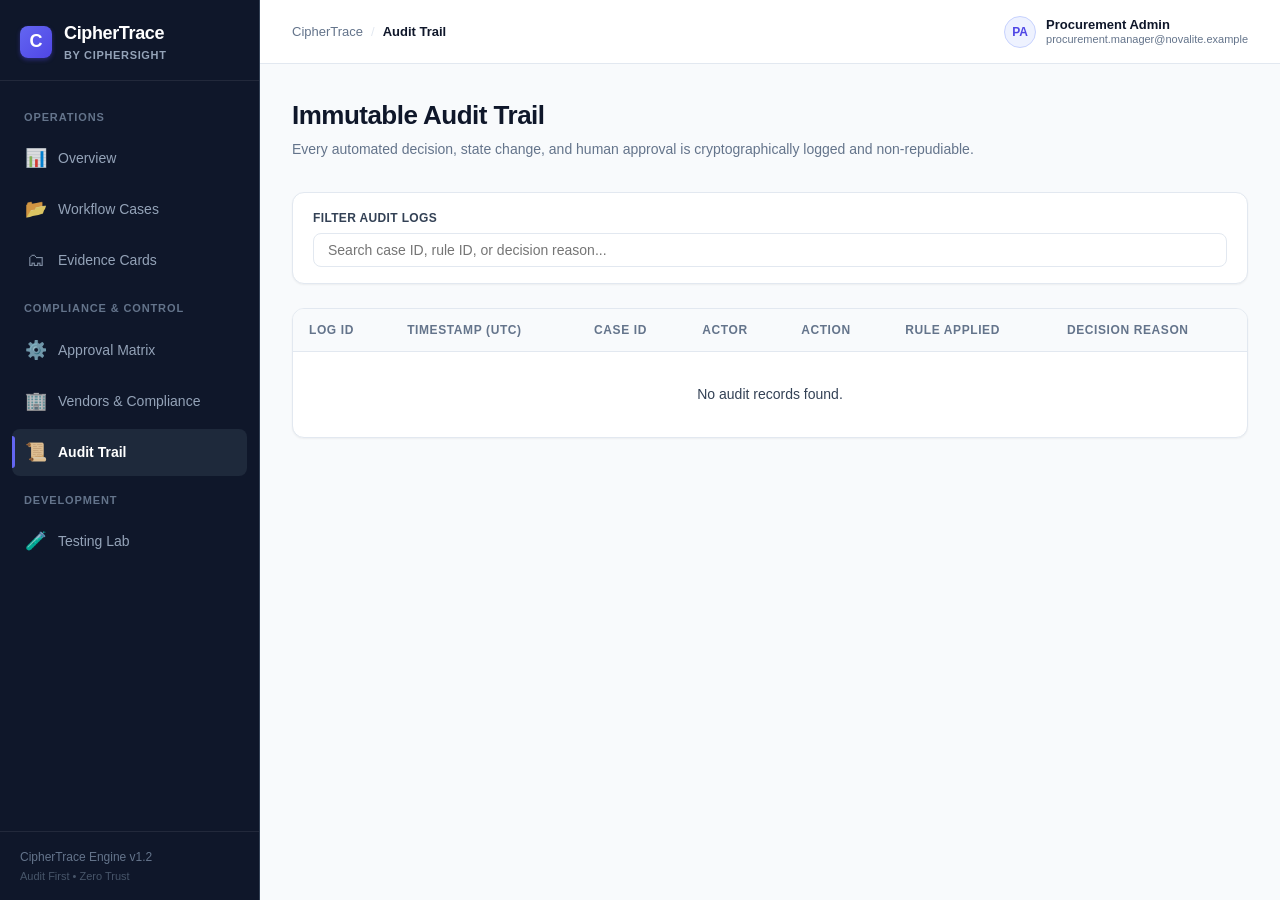
==== audit.html @ 4a42e0ad "Initial commit: CipherTrace by Team CipherSight - AI Procurement Assistant" ====
﻿<!DOCTYPE html>
<html lang="en">
<head>
  <meta charset="UTF-8">
  <meta name="viewport" content="width=device-width, initial-scale=1.0">
  <title>CipherTrace - Audit Trail</title>
  <link rel="stylesheet" href="css/style.css">
</head>
<body>
  <div class="app-container">
    <aside class="app-sidebar" id="app-sidebar">
      <div class="sidebar-header">
        <div class="brand-wrapper">
          <div class="brand-logo-icon">C</div>
          <div class="brand-info">
            <span class="brand-title">CipherTrace</span>
            <span class="brand-subtitle">by CipherSight</span>
          </div>
        </div>
      </div>

      <nav class="sidebar-nav">
        <span class="nav-section-label">Operations</span>
        <a href="index.html">
          <span class="nav-icon">📊</span>
          <span>Overview</span>
        </a>
        <a href="cases.html">
          <span class="nav-icon">📂</span>
          <span>Workflow Cases</span>
        </a>
        <a href="evidence.html">
          <span class="nav-icon">🗂</span>
          <span>Evidence Cards</span>
        </a>

        <span class="nav-section-label">Compliance & Control</span>
        <a href="settings.html">
          <span class="nav-icon">⚙️</span>
          <span>Approval Matrix</span>
        </a>
        <a href="vendors.html">
          <span class="nav-icon">🏢</span>
          <span>Vendors & Compliance</span>
        </a>
        <a href="audit.html" class="active">
          <span class="nav-icon">📜</span>
          <span>Audit Trail</span>
        </a>

        <span class="nav-section-label">Development</span>
        <a href="test.html">
          <span class="nav-icon">🧪</span>
          <span>Testing Lab</span>
        </a>
      </nav>

      <div class="sidebar-footer">
        <div>CipherTrace Engine v1.2</div>
        <div style="font-size: 0.6875rem; color: #475569; margin-top: 2px;">Audit First • Zero Trust</div>
      </div>
    </aside>

    <div class="app-main-wrapper">
      <header class="app-topbar">
        <div class="topbar-left">
          <button class="mobile-menu-toggle" id="menu-toggle" aria-label="Toggle Navigation">☰</button>
          <div class="topbar-breadcrumbs">
            <a href="index.html">CipherTrace</a>
            <span class="separator">/</span>
            <span class="current">Audit Trail</span>
          </div>
        </div>

        <div class="topbar-right">
          <div class="user-profile-badge">
            <div class="user-avatar">PA</div>
            <div class="user-details">
              <span class="user-name">Procurement Admin</span>
              <span class="user-role">procurement.manager@novalite.example</span>
            </div>
          </div>
        </div>
      </header>

      <main class="page-content">
        <div class="page-header">
          <h1 class="page-title">Immutable Audit Trail</h1>
          <p class="page-subtitle">Every automated decision, state change, and human approval is cryptographically logged and non-repudiable.</p>
        </div>

        <div class="filters-bar">
          <div class="form-group search-group">
            <label for="audit-search">Filter Audit Logs</label>
            <input type="text" id="audit-search" class="form-control" placeholder="Search case ID, rule ID, or decision reason...">
          </div>
        </div>

        <div class="table-container">
          <table>
            <thead>
              <tr>
                <th>Log ID</th>
                <th>Timestamp (UTC)</th>
                <th>Case ID</th>
                <th>Actor</th>
                <th>Action</th>
                <th>Rule Applied</th>
                <th>Decision Reason</th>
              </tr>
            </thead>
            <tbody id="audit-tbody">
              <tr>
                <td colspan="7" style="text-align: center; color: var(--text-muted); padding: 2rem;">Loading audit records...</td>
              </tr>
            </tbody>
          </table>
        </div>
      </main>
    </div>
  </div>

  <div id="toast-container" class="toast-container"></div>

  <script src="js/app.js"></script>
  <script>
    let searchTimeout = null;

    document.addEventListener('DOMContentLoaded', () => {
      const menuToggle = document.getElementById('menu-toggle');
      const sidebar = document.getElementById('app-sidebar');
      if (menuToggle && sidebar) {
        menuToggle.addEventListener('click', () => sidebar.classList.toggle('open'));
      }

      loadAudit();

      document.getElementById('audit-search').addEventListener('input', (e) => {
        clearTimeout(searchTimeout);
        searchTimeout = setTimeout(() => {
          loadAudit(e.target.value);
        }, 300);
      });
    });

    async function loadAudit(query = '') {
      try {
        const url = `api/audit.php?search=${encodeURIComponent(query)}`;
        const data = await apiFetch(url);
        const tbody = document.getElementById('audit-tbody');
        tbody.innerHTML = '';

        if (!data.rows || data.rows.length === 0) {
          tbody.innerHTML = '<tr><td colspan="7" style="text-align:center; padding:2rem;">No audit records found.</td></tr>';
          return;
        }

        data.rows.forEach(r => {
          const tr = document.createElement('tr');

          const tdId = document.createElement('td');
          tdId.style.fontFamily = 'monospace';
          tdId.textContent = `#${r.log_id}`;

          const tdTime = document.createElement('td');
          tdTime.style.fontSize = '0.75rem';
          tdTime.textContent = formatDateTime(r.created_at);

          const tdCase = document.createElement('td');
          tdCase.className = 'case-id-cell';
          const link = document.createElement('a');
          link.href = `evidence.html?id=${encodeURIComponent(r.case_id)}`;
          link.style.color = 'inherit';
          link.style.textDecoration = 'none';
          link.textContent = r.case_id;
          tdCase.appendChild(link);

          const tdActor = document.createElement('td');
          const isHuman = r.actor.includes('@');
          tdActor.innerHTML = isHuman 
            ? `<span class="badge badge-info">${r.actor}</span>` 
            : `<span class="badge badge-neutral">${r.actor}</span>`;

          const tdAction = document.createElement('td');
          tdAction.style.fontWeight = '700';
          tdAction.textContent = r.action;

          const tdRule = document.createElement('td');
          tdRule.innerHTML = `<span class="rule-tag">${r.rule_id}</span>`;

          const tdReason = document.createElement('td');
          tdReason.style.fontSize = '0.8125rem';
          tdReason.textContent = r.decision_reason;

          tr.appendChild(tdId);
          tr.appendChild(tdTime);
          tr.appendChild(tdCase);
          tr.appendChild(tdActor);
          tr.appendChild(tdAction);
          tr.appendChild(tdRule);
          tr.appendChild(tdReason);
          tbody.appendChild(tr);
        });
      } catch (err) {
        showToast('Failed to load audit trail', 'error');
      }
    }
  </script>
</body>
</html>
---- css/style.css ----
/* ==========================================================================
   Novalite Enterprise Design System — Linear + Stripe Dashboard Spec
   ========================================================================== */

:root {
  /* Colors */
  --sidebar-bg: #0f172a;       /* Slate 900 */
  --sidebar-hover: #1e293b;    /* Slate 800 */
  --sidebar-border: #334155;   /* Slate 700 */
  --sidebar-text: #94a3b8;     /* Slate 400 */
  --sidebar-text-active: #ffffff;
  --sidebar-active-indicator: #6366f1; /* Indigo 500 */

  --primary: #4f46e5;          /* Indigo 600 */
  --primary-hover: #4338ca;    /* Indigo 700 */
  --primary-light: #eef2ff;    /* Indigo 50 */
  --primary-text: #ffffff;

  --bg-page: #f8fafc;          /* Slate 50 */
  --bg-surface: #ffffff;
  --border: #e2e8f0;           /* Slate 200 */
  --border-light: #f1f5f9;     /* Slate 100 */

  --text-main: #0f172a;        /* Slate 900 */
  --text-body: #334155;        /* Slate 700 */
  --text-muted: #64748b;       /* Slate 500 */
  --text-light: #94a3b8;       /* Slate 400 */

  /* Status Tokens */
  --success-bg: #ecfdf5;       /* Emerald 50 */
  --success-border: #a7f3d0;   /* Emerald 200 */
  --success-text: #065f46;     /* Emerald 800 */
  --success-dot: #10b981;      /* Emerald 500 */

  --warning-bg: #fffbeb;       /* Amber 50 */
  --warning-border: #fde68a;   /* Amber 200 */
  --warning-text: #92400e;     /* Amber 800 */
  --warning-dot: #f59e0b;      /* Amber 500 */

  --info-bg: #eff6ff;          /* Blue 50 */
  --info-border: #bfdbfe;      /* Blue 200 */
  --info-text: #1e40af;        /* Blue 800 */
  --info-dot: #3b82f6;         /* Blue 500 */

  --danger-bg: #fef2f2;        /* Rose 50 */
  --danger-border: #fecaca;    /* Rose 200 */
  --danger-text: #991b1b;      /* Rose 800 */
  --danger-dot: #ef4444;       /* Rose 500 */

  --neutral-bg: #f1f5f9;       /* Slate 100 */
  --neutral-border: #cbd5e1;   /* Slate 300 */
  --neutral-text: #475569;     /* Slate 600 */

  /* Elevation */
  --shadow-xs: 0 1px 2px rgba(0, 0, 0, 0.05);
  --shadow-sm: 0 1px 3px rgba(0, 0, 0, 0.08), 0 1px 2px rgba(0, 0, 0, 0.04);
  --shadow-md: 0 4px 6px -1px rgba(0, 0, 0, 0.08), 0 2px 4px -1px rgba(0, 0, 0, 0.04);
  --shadow-lg: 0 10px 15px -3px rgba(0, 0, 0, 0.08), 0 4px 6px -2px rgba(0, 0, 0, 0.04);

  --radius-sm: 6px;
  --radius-md: 8px;
  --radius-lg: 12px;
  --radius-full: 9999px;

  --sidebar-width: 260px;
  --topbar-height: 64px;
}

* {
  box-sizing: border-box;
  margin: 0;
  padding: 0;
}

body {
  font-family: -apple-system, BlinkMacSystemFont, "Inter", "Segoe UI", Roboto, sans-serif;
  background-color: var(--bg-page);
  color: var(--text-main);
  line-height: 1.5;
  -webkit-font-smoothing: antialiased;
  min-height: 100vh;
  display: flex;
}

/* ==========================================================================
   Application Shell Layout
   ========================================================================== */

.app-container {
  display: flex;
  width: 100%;
  min-height: 100vh;
}

/* Sidebar */
aside.app-sidebar {
  width: var(--sidebar-width);
  background-color: var(--sidebar-bg);
  color: var(--sidebar-text);
  flex-shrink: 0;
  display: flex;
  flex-direction: column;
  border-right: 1px solid var(--sidebar-border);
  position: fixed;
  top: 0;
  bottom: 0;
  left: 0;
  z-index: 50;
  transition: transform 0.2s ease;
}

.sidebar-header {
  padding: 1.25rem 1.25rem 1rem 1.25rem;
  border-bottom: 1px solid rgba(255, 255, 255, 0.08);
}

.brand-wrapper {
  display: flex;
  align-items: center;
  gap: 0.75rem;
}

.brand-logo-icon {
  width: 32px;
  height: 32px;
  background: linear-gradient(135deg, #6366f1, #4f46e5);
  border-radius: var(--radius-md);
  display: flex;
  align-items: center;
  justify-content: center;
  color: #fff;
  font-weight: 800;
  font-size: 1.125rem;
  box-shadow: 0 2px 4px rgba(79, 70, 229, 0.4);
}

.brand-info {
  display: flex;
  flex-direction: column;
}

.brand-title {
  font-size: 1.125rem;
  font-weight: 700;
  color: #ffffff;
  letter-spacing: -0.02em;
}

.brand-subtitle {
  font-size: 0.6875rem;
  color: var(--sidebar-text);
  text-transform: uppercase;
  letter-spacing: 0.06em;
  font-weight: 600;
}

/* Sidebar Navigation */
.sidebar-nav {
  padding: 1rem 0.75rem;
  flex: 1;
  overflow-y: auto;
  display: flex;
  flex-direction: column;
  gap: 0.25rem;
}

.nav-section-label {
  font-size: 0.6875rem;
  font-weight: 700;
  text-transform: uppercase;
  color: #64748b;
  letter-spacing: 0.08em;
  padding: 0.75rem 0.75rem 0.375rem 0.75rem;
}

.sidebar-nav a {
  display: flex;
  align-items: center;
  gap: 0.75rem;
  padding: 0.625rem 0.875rem;
  border-radius: var(--radius-md);
  color: var(--sidebar-text);
  text-decoration: none;
  font-size: 0.875rem;
  font-weight: 500;
  transition: all 0.15s ease;
  position: relative;
}

.sidebar-nav a .nav-icon {
  font-size: 1.125rem;
  width: 20px;
  display: inline-flex;
  justify-content: center;
  opacity: 0.85;
}

.sidebar-nav a:hover {
  background-color: var(--sidebar-hover);
  color: #ffffff;
}

.sidebar-nav a.active {
  background-color: #1e293b;
  color: var(--sidebar-text-active);
  font-weight: 600;
}

.sidebar-nav a.active::before {
  content: "";
  position: absolute;
  left: 0;
  top: 15%;
  bottom: 15%;
  width: 3px;
  background-color: var(--sidebar-active-indicator);
  border-radius: 0 4px 4px 0;
}

.sidebar-footer {
  padding: 1rem 1.25rem;
  border-top: 1px solid rgba(255, 255, 255, 0.08);
  font-size: 0.75rem;
  color: #64748b;
}

/* Main Content Area */
.app-main-wrapper {
  margin-left: var(--sidebar-width);
  flex: 1;
  display: flex;
  flex-direction: column;
  min-width: 0;
}

/* Topbar Header */
header.app-topbar {
  height: var(--topbar-height);
  background-color: var(--bg-surface);
  border-bottom: 1px solid var(--border);
  display: flex;
  align-items: center;
  justify-content: space-between;
  padding: 0 2rem;
  position: sticky;
  top: 0;
  z-index: 40;
}

.topbar-left {
  display: flex;
  align-items: center;
  gap: 1rem;
}

.mobile-menu-toggle {
  display: none;
  background: none;
  border: 1px solid var(--border);
  border-radius: var(--radius-sm);
  padding: 0.375rem 0.5rem;
  cursor: pointer;
  font-size: 1.125rem;
}

.topbar-breadcrumbs {
  display: flex;
  align-items: center;
  gap: 0.5rem;
  font-size: 0.8125rem;
  color: var(--text-muted);
}

.topbar-breadcrumbs a {
  color: var(--text-muted);
  text-decoration: none;
}
.topbar-breadcrumbs a:hover {
  color: var(--text-main);
}
.topbar-breadcrumbs .separator {
  color: var(--border);
}
.topbar-breadcrumbs .current {
  color: var(--text-main);
  font-weight: 600;
}

.topbar-right {
  display: flex;
  align-items: center;
  gap: 1.25rem;
}

.user-profile-badge {
  display: flex;
  align-items: center;
  gap: 0.625rem;
  font-size: 0.8125rem;
}

.user-avatar {
  width: 32px;
  height: 32px;
  background-color: var(--primary-light);
  color: var(--primary);
  border-radius: var(--radius-full);
  display: flex;
  align-items: center;
  justify-content: center;
  font-weight: 700;
  font-size: 0.75rem;
  border: 1px solid #c7d2fe;
}

.user-details {
  display: flex;
  flex-direction: column;
  line-height: 1.2;
}
.user-name {
  font-weight: 600;
  color: var(--text-main);
}
.user-role {
  font-size: 0.6875rem;
  color: var(--text-muted);
}

/* Page Container */
main.page-content {
  padding: 2rem;
  max-width: 1400px;
  width: 100%;
  margin: 0 auto;
}

.page-header {
  margin-bottom: 2rem;
}

.page-title {
  font-size: 1.625rem;
  font-weight: 700;
  letter-spacing: -0.02em;
  color: var(--text-main);
  margin-bottom: 0.25rem;
}

.page-subtitle {
  font-size: 0.875rem;
  color: var(--text-muted);
}

/* ==========================================================================
   Dashboard Stat Cards Grid (Screen A)
   ========================================================================== */

.stat-cards-grid {
  display: grid;
  grid-template-columns: repeat(auto-fit, minmax(210px, 1fr));
  gap: 1rem;
  margin-bottom: 2rem;
}

.stat-card {
  background-color: var(--bg-surface);
  border: 1px solid var(--border);
  border-radius: var(--radius-lg);
  padding: 1.25rem;
  box-shadow: var(--shadow-xs);
  display: flex;
  flex-direction: column;
  transition: all 0.15s ease;
  position: relative;
  overflow: hidden;
}

.stat-card:hover {
  box-shadow: var(--shadow-sm);
  border-color: #cbd5e1;
}

.stat-card-header {
  display: flex;
  align-items: center;
  justify-content: space-between;
  margin-bottom: 0.5rem;
}

.stat-card-label {
  font-size: 0.8125rem;
  font-weight: 600;
  color: var(--text-muted);
}

.stat-card-badge {
  width: 24px;
  height: 24px;
  border-radius: var(--radius-md);
  display: flex;
  align-items: center;
  justify-content: center;
  font-size: 0.875rem;
}

.stat-card-value {
  font-size: 1.875rem;
  font-weight: 800;
  color: var(--text-main);
  line-height: 1.1;
  margin-bottom: 0.25rem;
}

.stat-card-subtext {
  font-size: 0.75rem;
  color: var(--text-muted);
}

/* Stat color variants */
.stat-card.variant-total .stat-card-badge { background-color: var(--primary-light); color: var(--primary); }
.stat-card.variant-warning .stat-card-badge { background-color: var(--warning-bg); color: var(--warning-text); }
.stat-card.variant-info .stat-card-badge { background-color: var(--info-bg); color: var(--info-text); }
.stat-card.variant-danger .stat-card-badge { background-color: var(--danger-bg); color: var(--danger-text); }
.stat-card.variant-success .stat-card-badge { background-color: var(--success-bg); color: var(--success-text); }

/* ==========================================================================
   Standard Card Component
   ========================================================================== */

.card {
  background-color: var(--bg-surface);
  border: 1px solid var(--border);
  border-radius: var(--radius-lg);
  padding: 1.5rem;
  box-shadow: var(--shadow-xs);
  margin-bottom: 1.5rem;
}

.card-header {
  display: flex;
  align-items: center;
  justify-content: space-between;
  margin-bottom: 1.25rem;
  padding-bottom: 0.75rem;
  border-bottom: 1px solid var(--border-light);
}

.card-title {
  font-size: 1.125rem;
  font-weight: 700;
  color: var(--text-main);
  letter-spacing: -0.01em;
}

/* ==========================================================================
   Status Badges (Pills)
   ========================================================================== */

.badge {
  display: inline-flex;
  align-items: center;
  gap: 0.375rem;
  padding: 0.25rem 0.625rem;
  border-radius: var(--radius-full);
  font-size: 0.75rem;
  font-weight: 600;
  letter-spacing: 0.01em;
  white-space: nowrap;
}

.badge::before {
  content: "";
  display: inline-block;
  width: 6px;
  height: 6px;
  border-radius: var(--radius-full);
}

.badge-green, .badge-success {
  background-color: var(--success-bg);
  border: 1px solid var(--success-border);
  color: var(--success-text);
}
.badge-green::before, .badge-success::before { background-color: var(--success-dot); }

.badge-amber, .badge-warning {
  background-color: var(--warning-bg);
  border: 1px solid var(--warning-border);
  color: var(--warning-text);
}
.badge-amber::before, .badge-warning::before { background-color: var(--warning-dot); }

.badge-blue, .badge-info {
  background-color: var(--info-bg);
  border: 1px solid var(--info-border);
  color: var(--info-text);
}
.badge-blue::before, .badge-info::before { background-color: var(--info-dot); }

.badge-red, .badge-danger {
  background-color: var(--danger-bg);
  border: 1px solid var(--danger-border);
  color: var(--danger-text);
}
.badge-red::before, .badge-danger::before { background-color: var(--danger-dot); }

.badge-gray, .badge-neutral {
  background-color: var(--neutral-bg);
  border: 1px solid var(--neutral-border);
  color: var(--neutral-text);
}
.badge-gray::before, .badge-neutral::before { background-color: var(--text-muted); }

/* ==========================================================================
   Filter Bar Component
   ========================================================================== */

.filters-bar {
  background-color: var(--bg-surface);
  border: 1px solid var(--border);
  border-radius: var(--radius-lg);
  padding: 1rem 1.25rem;
  display: flex;
  align-items: flex-end;
  gap: 1rem;
  flex-wrap: wrap;
  margin-bottom: 1.5rem;
  box-shadow: var(--shadow-xs);
}

.form-group {
  display: flex;
  flex-direction: column;
  gap: 0.375rem;
}

.form-group label {
  font-size: 0.75rem;
  font-weight: 600;
  color: var(--text-body);
  text-transform: uppercase;
  letter-spacing: 0.03em;
}

.form-control, .input-text, select {
  font-family: inherit;
  font-size: 0.875rem;
  padding: 0.5rem 0.875rem;
  border: 1px solid var(--border);
  border-radius: var(--radius-md);
  background-color: #ffffff;
  color: var(--text-main);
  outline: none;
  transition: all 0.15s ease;
  min-width: 180px;
}

.form-control:focus, .input-text:focus, select:focus {
  border-color: var(--primary);
  box-shadow: 0 0 0 3px rgba(79, 70, 229, 0.15);
}

.search-group {
  flex: 1;
  min-width: 260px;
}

/* Buttons */
.btn {
  display: inline-flex;
  align-items: center;
  justify-content: center;
  gap: 0.5rem;
  padding: 0.5rem 1rem;
  font-size: 0.875rem;
  font-weight: 600;
  border-radius: var(--radius-md);
  border: 1px solid transparent;
  cursor: pointer;
  text-decoration: none;
  transition: all 0.15s ease;
}

.btn-primary {
  background-color: var(--primary);
  color: var(--primary-text);
  box-shadow: 0 1px 2px rgba(79, 70, 229, 0.2);
}
.btn-primary:hover {
  background-color: var(--primary-hover);
}

.btn-secondary {
  background-color: #ffffff;
  border-color: var(--border);
  color: var(--text-body);
}
.btn-secondary:hover {
  background-color: var(--bg-page);
  border-color: #cbd5e1;
}

.btn-success {
  background-color: #059669;
  color: #ffffff;
}
.btn-success:hover { background-color: #047857; }

.btn-danger {
  background-color: #dc2626;
  color: #ffffff;
}
.btn-danger:hover { background-color: #b91c1c; }

.btn-sm {
  padding: 0.25rem 0.625rem;
  font-size: 0.75rem;
}

/* ==========================================================================
   Data Table Component
   ========================================================================== */

.table-container {
  background-color: var(--bg-surface);
  border: 1px solid var(--border);
  border-radius: var(--radius-lg);
  overflow-x: auto;
  box-shadow: var(--shadow-xs);
  margin-bottom: 1.5rem;
}

table {
  width: 100%;
  border-collapse: collapse;
  text-align: left;
  font-size: 0.875rem;
}

th {
  background-color: #f8fafc;
  padding: 0.75rem 1rem;
  font-size: 0.75rem;
  font-weight: 600;
  text-transform: uppercase;
  letter-spacing: 0.05em;
  color: var(--text-muted);
  border-bottom: 1px solid var(--border);
  white-space: nowrap;
}

td {
  padding: 0.875rem 1rem;
  border-bottom: 1px solid var(--border-light);
  color: var(--text-body);
  vertical-align: middle;
}

tr:last-child td {
  border-bottom: none;
}

tbody tr:hover {
  background-color: #f8fafc;
}

.case-id-cell {
  font-family: ui-monospace, SFMono-Regular, Menlo, Monaco, Consolas, monospace;
  font-weight: 700;
  color: var(--primary);
}

/* ==========================================================================
   Evidence Card Detail Components (Screen C)
   ========================================================================== */

.evidence-hero-banner {
  background: linear-gradient(135deg, #0f172a 0%, #1e293b 100%);
  color: #ffffff;
  border-radius: var(--radius-lg);
  padding: 1.75rem 2rem;
  margin-bottom: 2rem;
  box-shadow: var(--shadow-md);
  position: relative;
  overflow: hidden;
}

.evidence-hero-banner::after {
  content: "";
  position: absolute;
  top: -50px;
  right: -50px;
  width: 180px;
  height: 180px;
  background: radial-gradient(circle, rgba(99, 102, 241, 0.25) 0%, transparent 70%);
  border-radius: 50%;
  pointer-events: none;
}

.evidence-hero-top {
  display: flex;
  align-items: center;
  justify-content: space-between;
  flex-wrap: wrap;
  gap: 1rem;
  margin-bottom: 0.75rem;
}

.evidence-id-label {
  font-size: 0.8125rem;
  text-transform: uppercase;
  letter-spacing: 0.08em;
  color: #94a3b8;
  font-weight: 600;
}

.evidence-hero-title {
  font-size: 1.5rem;
  font-weight: 700;
  letter-spacing: -0.02em;
}

.evidence-hero-meta {
  display: flex;
  gap: 2rem;
  flex-wrap: wrap;
  font-size: 0.8125rem;
  color: #cbd5e1;
  margin-top: 1rem;
  padding-top: 1rem;
  border-top: 1px solid rgba(255, 255, 255, 0.12);
}

/* 6 Exact Evidence Sections */
.evidence-section-grid {
  display: grid;
  grid-template-columns: repeat(auto-fit, minmax(320px, 1fr));
  gap: 1.25rem;
  margin-bottom: 2rem;
}

.evidence-block {
  background-color: var(--bg-surface);
  border: 1px solid var(--border);
  border-radius: var(--radius-lg);
  padding: 1.25rem;
  box-shadow: var(--shadow-xs);
}

.evidence-block-label {
  font-size: 0.75rem;
  text-transform: uppercase;
  font-weight: 700;
  letter-spacing: 0.05em;
  color: var(--text-muted);
  margin-bottom: 0.5rem;
  display: flex;
  align-items: center;
  gap: 0.5rem;
}

.evidence-block-value {
  font-size: 0.9375rem;
  color: var(--text-main);
  line-height: 1.5;
}

.rule-tag {
  display: inline-block;
  font-family: ui-monospace, SFMono-Regular, monospace;
  font-size: 0.8125rem;
  font-weight: 700;
  background-color: var(--neutral-bg);
  border: 1px solid var(--border);
  padding: 0.25rem 0.5rem;
  border-radius: var(--radius-sm);
  color: var(--primary);
}

/* Document Checklist */
.checklist-group {
  display: flex;
  flex-direction: column;
  gap: 0.625rem;
}

.checklist-item {
  display: flex;
  align-items: center;
  justify-content: space-between;
  padding: 0.75rem 1rem;
  border: 1px solid var(--border-light);
  border-radius: var(--radius-md);
  background-color: #ffffff;
}

.checklist-doc-name {
  font-weight: 600;
  font-size: 0.875rem;
}

/* Audit Timeline */
.timeline {
  display: flex;
  flex-direction: column;
  gap: 1rem;
  position: relative;
  padding-left: 1.5rem;
}

.timeline::before {
  content: "";
  position: absolute;
  left: 6px;
  top: 8px;
  bottom: 8px;
  width: 2px;
  background-color: var(--border);
}

.timeline-item {
  position: relative;
  display: flex;
  flex-direction: column;
  gap: 0.25rem;
}

.timeline-item::before {
  content: "";
  position: absolute;
  left: -1.5rem;
  top: 4px;
  width: 10px;
  height: 10px;
  border-radius: 50%;
  background-color: var(--primary);
  border: 2px solid #ffffff;
  box-shadow: 0 0 0 2px var(--border);
}

.timeline-header {
  display: flex;
  align-items: center;
  gap: 0.5rem;
  font-size: 0.8125rem;
}

.timeline-action {
  font-weight: 700;
  color: var(--text-main);
}

.timeline-actor {
  color: var(--text-muted);
}

.timeline-date {
  color: var(--text-light);
  font-size: 0.75rem;
}

.timeline-reason {
  font-size: 0.8125rem;
  color: var(--text-body);
  background-color: var(--bg-page);
  padding: 0.5rem 0.75rem;
  border-radius: var(--radius-sm);
  border-left: 3px solid var(--border);
}

/* Modal Confirmation */
.modal-overlay {
  position: fixed;
  inset: 0;
  background-color: rgba(15, 23, 42, 0.6);
  backdrop-filter: blur(2px);
  display: flex;
  align-items: center;
  justify-content: center;
  z-index: 100;
  padding: 1rem;
}

.modal-dialog {
  background-color: #ffffff;
  border-radius: var(--radius-lg);
  max-width: 480px;
  width: 100%;
  box-shadow: var(--shadow-lg);
  padding: 1.5rem;
}

/* Toast Notifications */
.toast-container {
  position: fixed;
  bottom: 1.5rem;
  right: 1.5rem;
  display: flex;
  flex-direction: column;
  gap: 0.5rem;
  z-index: 110;
}

.toast {
  background-color: #0f172a;
  color: #ffffff;
  padding: 0.75rem 1.25rem;
  border-radius: var(--radius-md);
  font-size: 0.875rem;
  box-shadow: var(--shadow-lg);
  display: flex;
  align-items: center;
  justify-content: space-between;
  gap: 1rem;
}

/* ==========================================================================
   Responsive Breakpoints
   ========================================================================== */

@media (max-width: 900px) {
  aside.app-sidebar {
    transform: translateX(-100%);
  }

  aside.app-sidebar.open {
    transform: translateX(0);
  }

  .app-main-wrapper {
    margin-left: 0;
  }

  .mobile-menu-toggle {
    display: inline-flex;
  }
}

@media (max-width: 640px) {
  main.page-content {
    padding: 1rem;
  }

  .filters-bar {
    flex-direction: column;
    align-items: stretch;
  }

  .evidence-section-grid {
    grid-template-columns: 1fr;
  }
}
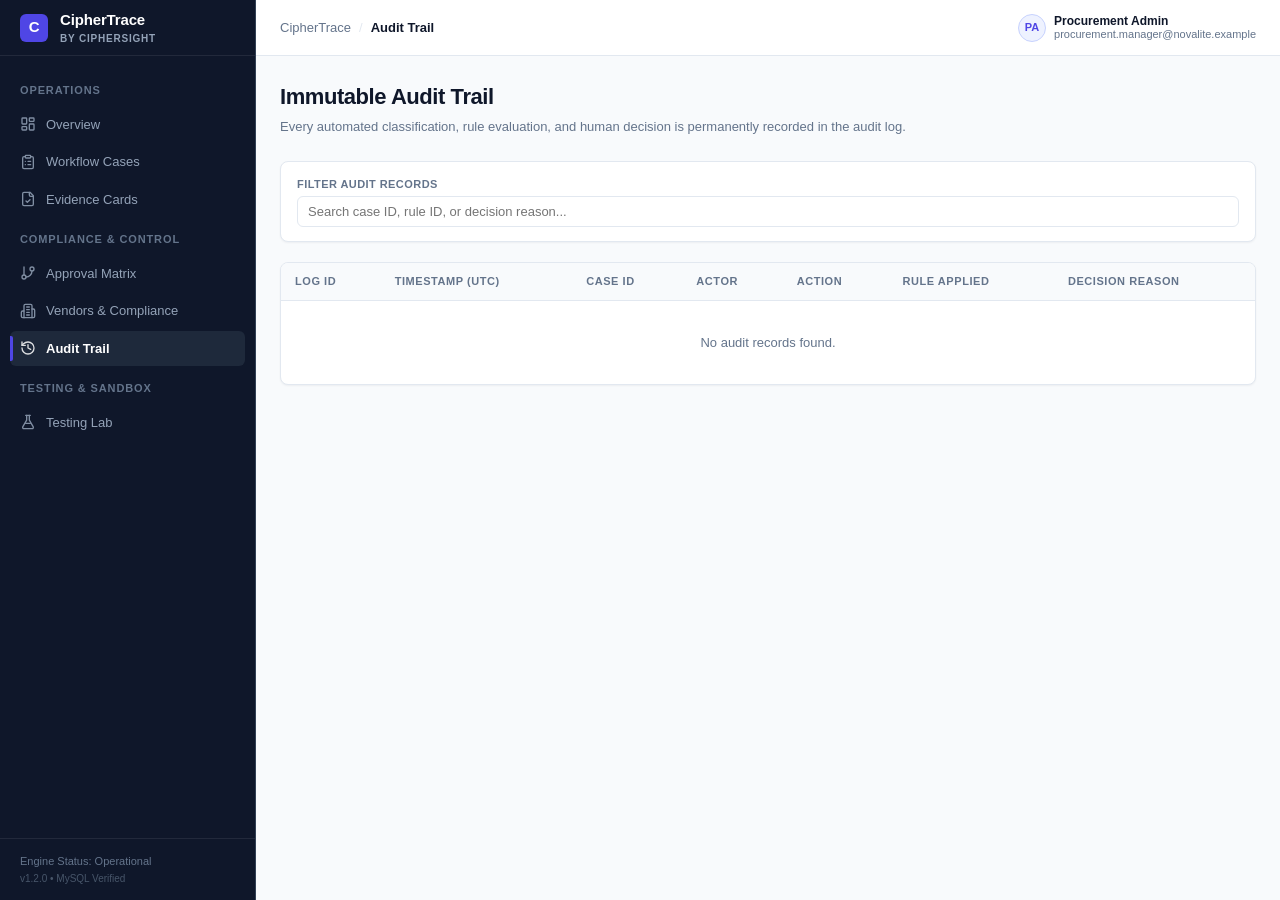
==== commit 16193720: "UI/UX Audit & Enterprise Redesign: eliminate AI clichés and emojis, introduce Lucide SVG icons, fix " ====
--- a/audit.html
+++ b/audit.html
@@ -1,4 +1,4 @@
-﻿<!DOCTYPE html>
+<!DOCTYPE html>
 <html lang="en">
 <head>
   <meta charset="UTF-8">
@@ -22,49 +22,51 @@
       <nav class="sidebar-nav">
         <span class="nav-section-label">Operations</span>
         <a href="index.html">
-          <span class="nav-icon">📊</span>
+          <svg class="nav-svg" viewBox="0 0 24 24" fill="none" stroke="currentColor" stroke-width="2" stroke-linecap="round" stroke-linejoin="round"><rect width="7" height="9" x="3" y="3" rx="1"/><rect width="7" height="5" x="14" y="3" rx="1"/><rect width="7" height="9" x="14" y="12" rx="1"/><rect width="7" height="5" x="3" y="16" rx="1"/></svg>
           <span>Overview</span>
         </a>
         <a href="cases.html">
-          <span class="nav-icon">📂</span>
+          <svg class="nav-svg" viewBox="0 0 24 24" fill="none" stroke="currentColor" stroke-width="2" stroke-linecap="round" stroke-linejoin="round"><rect width="8" height="4" x="8" y="2" rx="1" ry="1"/><path d="M16 4h2a2 2 0 0 1 2 2v14a2 2 0 0 1-2 2H6a2 2 0 0 1-2-2V6a2 2 0 0 1 2-2h2"/><path d="M12 11h4"/><path d="M12 16h4"/><path d="M8 11h.01"/><path d="M8 16h.01"/></svg>
           <span>Workflow Cases</span>
         </a>
         <a href="evidence.html">
-          <span class="nav-icon">🗂</span>
+          <svg class="nav-svg" viewBox="0 0 24 24" fill="none" stroke="currentColor" stroke-width="2" stroke-linecap="round" stroke-linejoin="round"><path d="M15 2H6a2 2 0 0 0-2 2v16a2 2 0 0 0 2 2h12a2 2 0 0 0 2-2V7Z"/><path d="M14 2v4a2 2 0 0 0 2 2h4"/><path d="m9 15 2 2 4-4"/></svg>
           <span>Evidence Cards</span>
         </a>
 
         <span class="nav-section-label">Compliance & Control</span>
         <a href="settings.html">
-          <span class="nav-icon">⚙️</span>
+          <svg class="nav-svg" viewBox="0 0 24 24" fill="none" stroke="currentColor" stroke-width="2" stroke-linecap="round" stroke-linejoin="round"><line x1="6" x2="6" y1="3" y2="15"/><circle cx="18" cy="6" r="3"/><circle cx="6" cy="18" r="3"/><path d="M18 9a9 9 0 0 1-9 9"/></svg>
           <span>Approval Matrix</span>
         </a>
         <a href="vendors.html">
-          <span class="nav-icon">🏢</span>
+          <svg class="nav-svg" viewBox="0 0 24 24" fill="none" stroke="currentColor" stroke-width="2" stroke-linecap="round" stroke-linejoin="round"><path d="M6 22V4a2 2 0 0 1 2-2h8a2 2 0 0 1 2 2v18Z"/><path d="M6 12H4a2 2 0 0 0-2 2v6a2 2 0 0 0 2 2h2"/><path d="M18 9h2a2 2 0 0 1 2 2v9a2 2 0 0 1-2 2h-2"/><path d="M10 6h4"/><path d="M10 10h4"/><path d="M10 14h4"/><path d="M10 18h4"/></svg>
           <span>Vendors & Compliance</span>
         </a>
-        <a href="audit.html" class="active">
-          <span class="nav-icon">📜</span>
+        <a href="audit.html" class="active" aria-current="page">
+          <svg class="nav-svg" viewBox="0 0 24 24" fill="none" stroke="currentColor" stroke-width="2" stroke-linecap="round" stroke-linejoin="round"><path d="M3 12a9 9 0 1 0 9-9 9.75 9.75 0 0 0-6.74 2.74L3 8"/><path d="M3 3v5h5"/><path d="M12 7v5l4 2"/></svg>
           <span>Audit Trail</span>
         </a>
 
-        <span class="nav-section-label">Development</span>
+        <span class="nav-section-label">Testing & Sandbox</span>
         <a href="test.html">
-          <span class="nav-icon">🧪</span>
+          <svg class="nav-svg" viewBox="0 0 24 24" fill="none" stroke="currentColor" stroke-width="2" stroke-linecap="round" stroke-linejoin="round"><path d="M10 2v7.31L4.1 19.34A2 2 0 0 0 5.76 22h12.48a2 2 0 0 0 1.66-2.66L14 9.31V2"/><line x1="8.5" x2="15.5" y1="2" y2="2"/><line x1="8.5" x2="15.5" y1="14" y2="14"/></svg>
           <span>Testing Lab</span>
         </a>
       </nav>
 
       <div class="sidebar-footer">
-        <div>CipherTrace Engine v1.2</div>
-        <div style="font-size: 0.6875rem; color: #475569; margin-top: 2px;">Audit First • Zero Trust</div>
+        <div>Engine Status: Operational</div>
+        <div style="font-size: 0.625rem; color: #475569;">v1.2.0 • MySQL Verified</div>
       </div>
     </aside>
 
     <div class="app-main-wrapper">
       <header class="app-topbar">
         <div class="topbar-left">
-          <button class="mobile-menu-toggle" id="menu-toggle" aria-label="Toggle Navigation">☰</button>
+          <button class="mobile-menu-toggle" id="menu-toggle" aria-label="Toggle Navigation">
+            <svg width="18" height="18" viewBox="0 0 24 24" fill="none" stroke="currentColor" stroke-width="2" stroke-linecap="round" stroke-linejoin="round"><line x1="4" x2="20" y1="12" y2="12"/><line x1="4" x2="20" y1="6" y2="6"/><line x1="4" x2="20" y1="18" y2="18"/></svg>
+          </button>
           <div class="topbar-breadcrumbs">
             <a href="index.html">CipherTrace</a>
             <span class="separator">/</span>
@@ -86,12 +88,12 @@
       <main class="page-content">
         <div class="page-header">
           <h1 class="page-title">Immutable Audit Trail</h1>
-          <p class="page-subtitle">Every automated decision, state change, and human approval is cryptographically logged and non-repudiable.</p>
+          <p class="page-subtitle">Every automated classification, rule evaluation, and human decision is permanently recorded in the audit log.</p>
         </div>
 
         <div class="filters-bar">
           <div class="form-group search-group">
-            <label for="audit-search">Filter Audit Logs</label>
+            <label for="audit-search">Filter Audit Records</label>
             <input type="text" id="audit-search" class="form-control" placeholder="Search case ID, rule ID, or decision reason...">
           </div>
         </div>
@@ -151,7 +153,7 @@
         tbody.innerHTML = '';
 
         if (!data.rows || data.rows.length === 0) {
-          tbody.innerHTML = '<tr><td colspan="7" style="text-align:center; padding:2rem;">No audit records found.</td></tr>';
+          tbody.innerHTML = '<tr><td colspan="7" style="text-align:center; padding:2rem; color:var(--text-muted);">No audit records found.</td></tr>';
           return;
         }
 
@@ -160,10 +162,12 @@
 
           const tdId = document.createElement('td');
           tdId.style.fontFamily = 'monospace';
+          tdId.style.fontSize = '0.75rem';
           tdId.textContent = `#${r.log_id}`;
 
           const tdTime = document.createElement('td');
           tdTime.style.fontSize = '0.75rem';
+          tdTime.style.color = 'var(--text-muted)';
           tdTime.textContent = formatDateTime(r.created_at);
 
           const tdCase = document.createElement('td');
@@ -176,36 +180,30 @@
           tdCase.appendChild(link);
 
           const tdActor = document.createElement('td');
-          const isHuman = r.actor.includes('@');
+          const isHuman = r.actor && r.actor.includes('@');
           tdActor.innerHTML = isHuman 
             ? `<span class="badge badge-info">${r.actor}</span>` 
             : `<span class="badge badge-neutral">${r.actor}</span>`;
 
           const tdAction = document.createElement('td');
-          tdAction.style.fontWeight = '700';
+          tdAction.style.fontWeight = '600';
           tdAction.textContent = r.action;
 
           const tdRule = document.createElement('td');
           tdRule.innerHTML = `<span class="rule-tag">${r.rule_id}</span>`;
 
           const tdReason = document.createElement('td');
-          tdReason.style.fontSize = '0.8125rem';
+          tdReason.style.fontSize = '0.75rem';
           tdReason.textContent = r.decision_reason;
 
-          tr.appendChild(tdId);
-          tr.appendChild(tdTime);
-          tr.appendChild(tdCase);
-          tr.appendChild(tdActor);
-          tr.appendChild(tdAction);
-          tr.appendChild(tdRule);
-          tr.appendChild(tdReason);
+          tr.append(tdId, tdTime, tdCase, tdActor, tdAction, tdRule, tdReason);
           tbody.appendChild(tr);
         });
       } catch (err) {
+        console.error('Audit trail error:', err);
         showToast('Failed to load audit trail', 'error');
       }
     }
   </script>
 </body>
 </html>
-
--- a/css/style.css
+++ b/css/style.css
@@ -1,79 +1,83 @@
 /* ==========================================================================
-   Novalite Enterprise Design System — Linear + Stripe Dashboard Spec
+   CipherTrace (by CipherSight) - Enterprise Design System
+   Linear & Stripe Information Architecture Specification
+   WCAG 2.2 AA Compliant • Zero Artificial Gradients • Clean SVG Iconography
    ========================================================================== */
 
 :root {
-  /* Colors */
-  --sidebar-bg: #0f172a;       /* Slate 900 */
-  --sidebar-hover: #1e293b;    /* Slate 800 */
-  --sidebar-border: #334155;   /* Slate 700 */
-  --sidebar-text: #94a3b8;     /* Slate 400 */
+  /* Surface & Brand Tokens */
+  --sidebar-bg: #0f172a;        /* Slate 900 */
+  --sidebar-hover: #1e293b;     /* Slate 800 */
+  --sidebar-border: #334155;    /* Slate 700 */
+  --sidebar-text: #94a3b8;      /* Slate 400 */
   --sidebar-text-active: #ffffff;
-  --sidebar-active-indicator: #6366f1; /* Indigo 500 */
-
-  --primary: #4f46e5;          /* Indigo 600 */
-  --primary-hover: #4338ca;    /* Indigo 700 */
-  --primary-light: #eef2ff;    /* Indigo 50 */
+  --sidebar-active-indicator: #4f46e5; /* Indigo 600 */
+
+  --primary: #4f46e5;           /* Indigo 600 */
+  --primary-hover: #4338ca;     /* Indigo 700 */
+  --primary-light: #eef2ff;     /* Indigo 50 */
   --primary-text: #ffffff;
-
-  --bg-page: #f8fafc;          /* Slate 50 */
+  --primary-border: #c7d2fe;    /* Indigo 200 */
+
+  --bg-page: #f8fafc;           /* Slate 50 */
   --bg-surface: #ffffff;
-  --border: #e2e8f0;           /* Slate 200 */
-  --border-light: #f1f5f9;     /* Slate 100 */
-
-  --text-main: #0f172a;        /* Slate 900 */
-  --text-body: #334155;        /* Slate 700 */
-  --text-muted: #64748b;       /* Slate 500 */
-  --text-light: #94a3b8;       /* Slate 400 */
-
-  /* Status Tokens */
-  --success-bg: #ecfdf5;       /* Emerald 50 */
-  --success-border: #a7f3d0;   /* Emerald 200 */
-  --success-text: #065f46;     /* Emerald 800 */
-  --success-dot: #10b981;      /* Emerald 500 */
-
-  --warning-bg: #fffbeb;       /* Amber 50 */
-  --warning-border: #fde68a;   /* Amber 200 */
-  --warning-text: #92400e;     /* Amber 800 */
-  --warning-dot: #f59e0b;      /* Amber 500 */
-
-  --info-bg: #eff6ff;          /* Blue 50 */
-  --info-border: #bfdbfe;      /* Blue 200 */
-  --info-text: #1e40af;        /* Blue 800 */
-  --info-dot: #3b82f6;         /* Blue 500 */
-
-  --danger-bg: #fef2f2;        /* Rose 50 */
-  --danger-border: #fecaca;    /* Rose 200 */
-  --danger-text: #991b1b;      /* Rose 800 */
-  --danger-dot: #ef4444;       /* Rose 500 */
-
-  --neutral-bg: #f1f5f9;       /* Slate 100 */
-  --neutral-border: #cbd5e1;   /* Slate 300 */
-  --neutral-text: #475569;     /* Slate 600 */
-
-  /* Elevation */
-  --shadow-xs: 0 1px 2px rgba(0, 0, 0, 0.05);
-  --shadow-sm: 0 1px 3px rgba(0, 0, 0, 0.08), 0 1px 2px rgba(0, 0, 0, 0.04);
-  --shadow-md: 0 4px 6px -1px rgba(0, 0, 0, 0.08), 0 2px 4px -1px rgba(0, 0, 0, 0.04);
-  --shadow-lg: 0 10px 15px -3px rgba(0, 0, 0, 0.08), 0 4px 6px -2px rgba(0, 0, 0, 0.04);
-
-  --radius-sm: 6px;
-  --radius-md: 8px;
-  --radius-lg: 12px;
+  --border: #e2e8f0;            /* Slate 200 */
+  --border-light: #f1f5f9;      /* Slate 100 */
+
+  --text-main: #0f172a;         /* Slate 900 */
+  --text-body: #334155;         /* Slate 700 */
+  --text-muted: #64748b;        /* Slate 500 */
+  --text-light: #94a3b8;        /* Slate 400 */
+
+  /* Semantic Status Tokens */
+  --success-bg: #ecfdf5;        /* Emerald 50 */
+  --success-border: #a7f3d0;    /* Emerald 200 */
+  --success-text: #065f46;      /* Emerald 800 */
+  --success-dot: #10b981;       /* Emerald 500 */
+
+  --warning-bg: #fffbeb;        /* Amber 50 */
+  --warning-border: #fde68a;    /* Amber 200 */
+  --warning-text: #92400e;      /* Amber 800 */
+  --warning-dot: #f59e0b;       /* Amber 500 */
+
+  --info-bg: #eff6ff;           /* Blue 50 */
+  --info-border: #bfdbfe;       /* Blue 200 */
+  --info-text: #1e40af;         /* Blue 800 */
+  --info-dot: #3b82f6;          /* Blue 500 */
+
+  --danger-bg: #fef2f2;         /* Rose 50 */
+  --danger-border: #fecaca;     /* Rose 200 */
+  --danger-text: #991b1b;       /* Rose 800 */
+  --danger-dot: #ef4444;        /* Rose 500 */
+
+  --neutral-bg: #f1f5f9;        /* Slate 100 */
+  --neutral-border: #cbd5e1;    /* Slate 300 */
+  --neutral-text: #475569;      /* Slate 600 */
+
+  /* Precision Elevation */
+  --shadow-xs: 0 1px 2px rgba(15, 23, 42, 0.05);
+  --shadow-sm: 0 1px 3px rgba(15, 23, 42, 0.06), 0 1px 2px rgba(15, 23, 42, 0.04);
+  --shadow-md: 0 4px 6px -1px rgba(15, 23, 42, 0.07), 0 2px 4px -1px rgba(15, 23, 42, 0.04);
+  --shadow-lg: 0 10px 15px -3px rgba(15, 23, 42, 0.08), 0 4px 6px -2px rgba(15, 23, 42, 0.04);
+
+  --radius-sm: 4px;
+  --radius-md: 6px;
+  --radius-lg: 8px;
   --radius-full: 9999px;
 
-  --sidebar-width: 260px;
-  --topbar-height: 64px;
-}
-
-* {
+  --sidebar-width: 256px;
+  --topbar-height: 56px;
+}
+
+/* Base Reset */
+*, *::before, *::after {
   box-sizing: border-box;
   margin: 0;
   padding: 0;
 }
 
 body {
-  font-family: -apple-system, BlinkMacSystemFont, "Inter", "Segoe UI", Roboto, sans-serif;
+  font-family: -apple-system, BlinkMacSystemFont, "Inter", "Segoe UI", Roboto, Helvetica, Arial, sans-serif;
   background-color: var(--bg-page);
   color: var(--text-main);
   line-height: 1.5;
@@ -82,8 +86,14 @@
   display: flex;
 }
 
+/* Focus Accessibility */
+:focus-visible {
+  outline: 2px solid var(--primary);
+  outline-offset: 2px;
+}
+
 /* ==========================================================================
-   Application Shell Layout
+   Shell Layout
    ========================================================================== */
 
 .app-container {
@@ -110,7 +120,10 @@
 }
 
 .sidebar-header {
-  padding: 1.25rem 1.25rem 1rem 1.25rem;
+  height: var(--topbar-height);
+  padding: 0 1.25rem;
+  display: flex;
+  align-items: center;
   border-bottom: 1px solid rgba(255, 255, 255, 0.08);
 }
 
@@ -121,17 +134,17 @@
 }
 
 .brand-logo-icon {
-  width: 32px;
-  height: 32px;
-  background: linear-gradient(135deg, #6366f1, #4f46e5);
+  width: 28px;
+  height: 28px;
+  background-color: var(--primary);
   border-radius: var(--radius-md);
   display: flex;
   align-items: center;
   justify-content: center;
-  color: #fff;
-  font-weight: 800;
-  font-size: 1.125rem;
-  box-shadow: 0 2px 4px rgba(79, 70, 229, 0.4);
+  color: #ffffff;
+  font-weight: 700;
+  font-size: 0.9375rem;
+  letter-spacing: -0.02em;
 }
 
 .brand-info {
@@ -140,28 +153,28 @@
 }
 
 .brand-title {
-  font-size: 1.125rem;
+  font-size: 0.9375rem;
   font-weight: 700;
   color: #ffffff;
-  letter-spacing: -0.02em;
+  letter-spacing: -0.01em;
 }
 
 .brand-subtitle {
-  font-size: 0.6875rem;
+  font-size: 0.625rem;
   color: var(--sidebar-text);
   text-transform: uppercase;
-  letter-spacing: 0.06em;
+  letter-spacing: 0.08em;
   font-weight: 600;
 }
 
 /* Sidebar Navigation */
 .sidebar-nav {
-  padding: 1rem 0.75rem;
+  padding: 0.875rem 0.625rem;
   flex: 1;
   overflow-y: auto;
   display: flex;
   flex-direction: column;
-  gap: 0.25rem;
+  gap: 0.125rem;
 }
 
 .nav-section-label {
@@ -170,28 +183,28 @@
   text-transform: uppercase;
   color: #64748b;
   letter-spacing: 0.08em;
-  padding: 0.75rem 0.75rem 0.375rem 0.75rem;
+  padding: 0.75rem 0.625rem 0.375rem 0.625rem;
 }
 
 .sidebar-nav a {
   display: flex;
   align-items: center;
-  gap: 0.75rem;
-  padding: 0.625rem 0.875rem;
+  gap: 0.625rem;
+  padding: 0.5rem 0.625rem;
   border-radius: var(--radius-md);
   color: var(--sidebar-text);
   text-decoration: none;
-  font-size: 0.875rem;
+  font-size: 0.8125rem;
   font-weight: 500;
-  transition: all 0.15s ease;
+  transition: background-color 0.12s ease, color 0.12s ease;
   position: relative;
 }
 
-.sidebar-nav a .nav-icon {
-  font-size: 1.125rem;
-  width: 20px;
-  display: inline-flex;
-  justify-content: center;
+.sidebar-nav a .nav-svg {
+  width: 16px;
+  height: 16px;
+  flex-shrink: 0;
+  color: inherit;
   opacity: 0.85;
 }
 
@@ -201,7 +214,7 @@
 }
 
 .sidebar-nav a.active {
-  background-color: #1e293b;
+  background-color: var(--sidebar-hover);
   color: var(--sidebar-text-active);
   font-weight: 600;
 }
@@ -214,14 +227,17 @@
   bottom: 15%;
   width: 3px;
   background-color: var(--sidebar-active-indicator);
-  border-radius: 0 4px 4px 0;
+  border-radius: 0 2px 2px 0;
 }
 
 .sidebar-footer {
-  padding: 1rem 1.25rem;
+  padding: 0.875rem 1.25rem;
   border-top: 1px solid rgba(255, 255, 255, 0.08);
-  font-size: 0.75rem;
+  font-size: 0.6875rem;
   color: #64748b;
+  display: flex;
+  flex-direction: column;
+  gap: 0.125rem;
 }
 
 /* Main Content Area */
@@ -241,7 +257,7 @@
   display: flex;
   align-items: center;
   justify-content: space-between;
-  padding: 0 2rem;
+  padding: 0 1.5rem;
   position: sticky;
   top: 0;
   z-index: 40;
@@ -250,7 +266,7 @@
 .topbar-left {
   display: flex;
   align-items: center;
-  gap: 1rem;
+  gap: 0.75rem;
 }
 
 .mobile-menu-toggle {
@@ -258,9 +274,9 @@
   background: none;
   border: 1px solid var(--border);
   border-radius: var(--radius-sm);
-  padding: 0.375rem 0.5rem;
+  padding: 0.25rem 0.375rem;
   cursor: pointer;
-  font-size: 1.125rem;
+  color: var(--text-main);
 }
 
 .topbar-breadcrumbs {
@@ -289,19 +305,19 @@
 .topbar-right {
   display: flex;
   align-items: center;
-  gap: 1.25rem;
+  gap: 1rem;
 }
 
 .user-profile-badge {
   display: flex;
   align-items: center;
-  gap: 0.625rem;
+  gap: 0.5rem;
   font-size: 0.8125rem;
 }
 
 .user-avatar {
-  width: 32px;
-  height: 32px;
+  width: 28px;
+  height: 28px;
   background-color: var(--primary-light);
   color: var(--primary);
   border-radius: var(--radius-full);
@@ -309,18 +325,19 @@
   align-items: center;
   justify-content: center;
   font-weight: 700;
+  font-size: 0.6875rem;
+  border: 1px solid var(--primary-border);
+}
+
+.user-details {
+  display: flex;
+  flex-direction: column;
+  line-height: 1.2;
+}
+.user-name {
+  font-weight: 600;
+  color: var(--text-main);
   font-size: 0.75rem;
-  border: 1px solid #c7d2fe;
-}
-
-.user-details {
-  display: flex;
-  flex-direction: column;
-  line-height: 1.2;
-}
-.user-name {
-  font-weight: 600;
-  color: var(--text-main);
 }
 .user-role {
   font-size: 0.6875rem;
@@ -329,125 +346,128 @@
 
 /* Page Container */
 main.page-content {
-  padding: 2rem;
-  max-width: 1400px;
+  padding: 1.5rem;
+  max-width: 1360px;
   width: 100%;
   margin: 0 auto;
 }
 
 .page-header {
-  margin-bottom: 2rem;
+  margin-bottom: 1.5rem;
 }
 
 .page-title {
+  font-size: 1.375rem;
+  font-weight: 700;
+  letter-spacing: -0.02em;
+  color: var(--text-main);
+  margin-bottom: 0.25rem;
+}
+
+.page-subtitle {
+  font-size: 0.8125rem;
+  color: var(--text-muted);
+}
+
+/* ==========================================================================
+   Stat Cards Grid (Linear Architecture)
+   ========================================================================== */
+
+.stat-cards-grid {
+  display: grid;
+  grid-template-columns: repeat(auto-fit, minmax(200px, 1fr));
+  gap: 0.875rem;
+  margin-bottom: 1.5rem;
+}
+
+.stat-card {
+  background-color: var(--bg-surface);
+  border: 1px solid var(--border);
+  border-radius: var(--radius-lg);
+  padding: 1.125rem;
+  box-shadow: var(--shadow-xs);
+  display: flex;
+  flex-direction: column;
+  transition: border-color 0.15s ease;
+}
+
+.stat-card:hover {
+  border-color: #cbd5e1;
+}
+
+.stat-card-header {
+  display: flex;
+  align-items: center;
+  justify-content: space-between;
+  margin-bottom: 0.375rem;
+}
+
+.stat-card-label {
+  font-size: 0.75rem;
+  font-weight: 600;
+  color: var(--text-muted);
+  text-transform: uppercase;
+  letter-spacing: 0.04em;
+}
+
+.stat-card-badge {
+  width: 24px;
+  height: 24px;
+  border-radius: var(--radius-md);
+  display: flex;
+  align-items: center;
+  justify-content: center;
+}
+
+.stat-card-badge svg {
+  width: 14px;
+  height: 14px;
+}
+
+.stat-card-value {
   font-size: 1.625rem;
   font-weight: 700;
-  letter-spacing: -0.02em;
-  color: var(--text-main);
+  color: var(--text-main);
+  line-height: 1.1;
   margin-bottom: 0.25rem;
-}
-
-.page-subtitle {
-  font-size: 0.875rem;
+  font-variant-numeric: tabular-nums;
+}
+
+.stat-card-subtext {
+  font-size: 0.6875rem;
   color: var(--text-muted);
 }
 
+.stat-card.variant-total .stat-card-badge { background-color: var(--primary-light); color: var(--primary); }
+.stat-card.variant-warning .stat-card-badge { background-color: var(--warning-bg); color: var(--warning-text); }
+.stat-card.variant-info .stat-card-badge { background-color: var(--info-bg); color: var(--info-text); }
+.stat-card.variant-danger .stat-card-badge { background-color: var(--danger-bg); color: var(--danger-text); }
+.stat-card.variant-success .stat-card-badge { background-color: var(--success-bg); color: var(--success-text); }
+
 /* ==========================================================================
-   Dashboard Stat Cards Grid (Screen A)
+   Cards & Layout
    ========================================================================== */
 
-.stat-cards-grid {
-  display: grid;
-  grid-template-columns: repeat(auto-fit, minmax(210px, 1fr));
-  gap: 1rem;
-  margin-bottom: 2rem;
-}
-
-.stat-card {
+.card {
   background-color: var(--bg-surface);
   border: 1px solid var(--border);
   border-radius: var(--radius-lg);
   padding: 1.25rem;
   box-shadow: var(--shadow-xs);
-  display: flex;
-  flex-direction: column;
-  transition: all 0.15s ease;
-  position: relative;
-  overflow: hidden;
-}
-
-.stat-card:hover {
-  box-shadow: var(--shadow-sm);
-  border-color: #cbd5e1;
-}
-
-.stat-card-header {
+  margin-bottom: 1.25rem;
+}
+
+.card-header {
   display: flex;
   align-items: center;
   justify-content: space-between;
-  margin-bottom: 0.5rem;
-}
-
-.stat-card-label {
-  font-size: 0.8125rem;
-  font-weight: 600;
-  color: var(--text-muted);
-}
-
-.stat-card-badge {
-  width: 24px;
-  height: 24px;
-  border-radius: var(--radius-md);
-  display: flex;
-  align-items: center;
-  justify-content: center;
-  font-size: 0.875rem;
-}
-
-.stat-card-value {
-  font-size: 1.875rem;
-  font-weight: 800;
-  color: var(--text-main);
-  line-height: 1.1;
-  margin-bottom: 0.25rem;
-}
-
-.stat-card-subtext {
-  font-size: 0.75rem;
-  color: var(--text-muted);
-}
-
-/* Stat color variants */
-.stat-card.variant-total .stat-card-badge { background-color: var(--primary-light); color: var(--primary); }
-.stat-card.variant-warning .stat-card-badge { background-color: var(--warning-bg); color: var(--warning-text); }
-.stat-card.variant-info .stat-card-badge { background-color: var(--info-bg); color: var(--info-text); }
-.stat-card.variant-danger .stat-card-badge { background-color: var(--danger-bg); color: var(--danger-text); }
-.stat-card.variant-success .stat-card-badge { background-color: var(--success-bg); color: var(--success-text); }
-
-/* ==========================================================================
-   Standard Card Component
-   ========================================================================== */
-
-.card {
-  background-color: var(--bg-surface);
-  border: 1px solid var(--border);
-  border-radius: var(--radius-lg);
-  padding: 1.5rem;
-  box-shadow: var(--shadow-xs);
-  margin-bottom: 1.5rem;
-}
-
-.card-header {
-  display: flex;
-  align-items: center;
-  justify-content: space-between;
-  margin-bottom: 1.25rem;
+  margin-bottom: 1rem;
   padding-bottom: 0.75rem;
   border-bottom: 1px solid var(--border-light);
 }
 
 .card-title {
-  font-size: 1.125rem;
+  font-size: 0.9375rem;
   font-weight: 700;
   color: var(--text-main);
   letter-spacing: -0.01em;
@@ -461,19 +481,19 @@
   display: inline-flex;
   align-items: center;
   gap: 0.375rem;
-  padding: 0.25rem 0.625rem;
-  border-radius: var(--radius-full);
-  font-size: 0.75rem;
-  font-weight: 600;
-  letter-spacing: 0.01em;
+  padding: 0.2rem 0.5rem;
+  border-radius: var(--radius-sm);
+  font-size: 0.6875rem;
+  font-weight: 600;
+  letter-spacing: 0.02em;
   white-space: nowrap;
 }
 
 .badge::before {
   content: "";
   display: inline-block;
-  width: 6px;
-  height: 6px;
+  width: 5px;
+  height: 5px;
   border-radius: var(--radius-full);
 }
 
@@ -513,57 +533,57 @@
 .badge-gray::before, .badge-neutral::before { background-color: var(--text-muted); }
 
 /* ==========================================================================
-   Filter Bar Component
+   Filters & Forms
    ========================================================================== */
 
 .filters-bar {
   background-color: var(--bg-surface);
   border: 1px solid var(--border);
   border-radius: var(--radius-lg);
-  padding: 1rem 1.25rem;
+  padding: 0.875rem 1rem;
   display: flex;
   align-items: flex-end;
-  gap: 1rem;
+  gap: 0.75rem;
   flex-wrap: wrap;
-  margin-bottom: 1.5rem;
+  margin-bottom: 1.25rem;
   box-shadow: var(--shadow-xs);
 }
 
 .form-group {
   display: flex;
   flex-direction: column;
-  gap: 0.375rem;
+  gap: 0.25rem;
 }
 
 .form-group label {
-  font-size: 0.75rem;
-  font-weight: 600;
-  color: var(--text-body);
+  font-size: 0.6875rem;
+  font-weight: 600;
+  color: var(--text-muted);
   text-transform: uppercase;
-  letter-spacing: 0.03em;
+  letter-spacing: 0.04em;
 }
 
 .form-control, .input-text, select {
   font-family: inherit;
-  font-size: 0.875rem;
-  padding: 0.5rem 0.875rem;
+  font-size: 0.8125rem;
+  padding: 0.4375rem 0.625rem;
   border: 1px solid var(--border);
   border-radius: var(--radius-md);
   background-color: #ffffff;
   color: var(--text-main);
   outline: none;
-  transition: all 0.15s ease;
-  min-width: 180px;
+  transition: border-color 0.15s ease, box-shadow 0.15s ease;
+  min-width: 160px;
 }
 
 .form-control:focus, .input-text:focus, select:focus {
   border-color: var(--primary);
-  box-shadow: 0 0 0 3px rgba(79, 70, 229, 0.15);
+  box-shadow: 0 0 0 2px rgba(79, 70, 229, 0.15);
 }
 
 .search-group {
   flex: 1;
-  min-width: 260px;
+  min-width: 240px;
 }
 
 /* Buttons */
@@ -571,21 +591,27 @@
   display: inline-flex;
   align-items: center;
   justify-content: center;
-  gap: 0.5rem;
-  padding: 0.5rem 1rem;
-  font-size: 0.875rem;
+  gap: 0.375rem;
+  padding: 0.4375rem 0.75rem;
+  font-size: 0.8125rem;
   font-weight: 600;
   border-radius: var(--radius-md);
   border: 1px solid transparent;
   cursor: pointer;
   text-decoration: none;
-  transition: all 0.15s ease;
+  transition: all 0.12s ease;
+  line-height: 1.2;
+}
+
+.btn svg {
+  width: 14px;
+  height: 14px;
+  flex-shrink: 0;
 }
 
 .btn-primary {
   background-color: var(--primary);
   color: var(--primary-text);
-  box-shadow: 0 1px 2px rgba(79, 70, 229, 0.2);
 }
 .btn-primary:hover {
   background-color: var(--primary-hover);
@@ -614,12 +640,12 @@
 .btn-danger:hover { background-color: #b91c1c; }
 
 .btn-sm {
-  padding: 0.25rem 0.625rem;
+  padding: 0.25rem 0.5rem;
   font-size: 0.75rem;
 }
 
 /* ==========================================================================
-   Data Table Component
+   Data Table
    ========================================================================== */
 
 .table-container {
@@ -628,20 +654,20 @@
   border-radius: var(--radius-lg);
   overflow-x: auto;
   box-shadow: var(--shadow-xs);
-  margin-bottom: 1.5rem;
+  margin-bottom: 1.25rem;
 }
 
 table {
   width: 100%;
   border-collapse: collapse;
   text-align: left;
-  font-size: 0.875rem;
+  font-size: 0.8125rem;
 }
 
 th {
   background-color: #f8fafc;
-  padding: 0.75rem 1rem;
-  font-size: 0.75rem;
+  padding: 0.625rem 0.875rem;
+  font-size: 0.6875rem;
   font-weight: 600;
   text-transform: uppercase;
   letter-spacing: 0.05em;
@@ -651,7 +677,7 @@
 }
 
 td {
-  padding: 0.875rem 1rem;
+  padding: 0.75rem 0.875rem;
   border-bottom: 1px solid var(--border-light);
   color: var(--text-body);
   vertical-align: middle;
@@ -667,35 +693,23 @@
 
 .case-id-cell {
   font-family: ui-monospace, SFMono-Regular, Menlo, Monaco, Consolas, monospace;
-  font-weight: 700;
+  font-weight: 600;
   color: var(--primary);
+  font-size: 0.75rem;
 }
 
 /* ==========================================================================
-   Evidence Card Detail Components (Screen C)
+   Evidence Card (Screen C)
    ========================================================================== */
 
 .evidence-hero-banner {
-  background: linear-gradient(135deg, #0f172a 0%, #1e293b 100%);
+  background-color: var(--sidebar-bg);
+  border: 1px solid var(--sidebar-border);
   color: #ffffff;
   border-radius: var(--radius-lg);
-  padding: 1.75rem 2rem;
-  margin-bottom: 2rem;
-  box-shadow: var(--shadow-md);
-  position: relative;
-  overflow: hidden;
-}
-
-.evidence-hero-banner::after {
-  content: "";
-  position: absolute;
-  top: -50px;
-  right: -50px;
-  width: 180px;
-  height: 180px;
-  background: radial-gradient(circle, rgba(99, 102, 241, 0.25) 0%, transparent 70%);
-  border-radius: 50%;
-  pointer-events: none;
+  padding: 1.5rem 1.75rem;
+  margin-bottom: 1.5rem;
+  box-shadow: var(--shadow-sm);
 }
 
 .evidence-hero-top {
@@ -708,7 +722,7 @@
 }
 
 .evidence-id-label {
-  font-size: 0.8125rem;
+  font-size: 0.6875rem;
   text-transform: uppercase;
   letter-spacing: 0.08em;
   color: #94a3b8;
@@ -716,7 +730,7 @@
 }
 
 .evidence-hero-title {
-  font-size: 1.5rem;
+  font-size: 1.375rem;
   font-weight: 700;
   letter-spacing: -0.02em;
 }
@@ -725,71 +739,70 @@
   display: flex;
   gap: 2rem;
   flex-wrap: wrap;
-  font-size: 0.8125rem;
+  font-size: 0.75rem;
   color: #cbd5e1;
   margin-top: 1rem;
   padding-top: 1rem;
-  border-top: 1px solid rgba(255, 255, 255, 0.12);
-}
-
-/* 6 Exact Evidence Sections */
+  border-top: 1px solid rgba(255, 255, 255, 0.1);
+}
+
 .evidence-section-grid {
   display: grid;
-  grid-template-columns: repeat(auto-fit, minmax(320px, 1fr));
-  gap: 1.25rem;
-  margin-bottom: 2rem;
+  grid-template-columns: repeat(auto-fit, minmax(280px, 1fr));
+  gap: 1rem;
+  margin-bottom: 1.5rem;
 }
 
 .evidence-block {
   background-color: var(--bg-surface);
   border: 1px solid var(--border);
   border-radius: var(--radius-lg);
-  padding: 1.25rem;
+  padding: 1rem 1.125rem;
   box-shadow: var(--shadow-xs);
 }
 
 .evidence-block-label {
-  font-size: 0.75rem;
+  font-size: 0.6875rem;
   text-transform: uppercase;
   font-weight: 700;
-  letter-spacing: 0.05em;
+  letter-spacing: 0.04em;
   color: var(--text-muted);
-  margin-bottom: 0.5rem;
-  display: flex;
-  align-items: center;
-  gap: 0.5rem;
+  margin-bottom: 0.375rem;
+  display: flex;
+  align-items: center;
+  gap: 0.375rem;
 }
 
 .evidence-block-value {
-  font-size: 0.9375rem;
-  color: var(--text-main);
-  line-height: 1.5;
+  font-size: 0.875rem;
+  color: var(--text-main);
+  line-height: 1.45;
 }
 
 .rule-tag {
   display: inline-block;
   font-family: ui-monospace, SFMono-Regular, monospace;
-  font-size: 0.8125rem;
-  font-weight: 700;
+  font-size: 0.75rem;
+  font-weight: 600;
   background-color: var(--neutral-bg);
-  border: 1px solid var(--border);
-  padding: 0.25rem 0.5rem;
+  border: 1px solid var(--neutral-border);
+  padding: 0.125rem 0.375rem;
   border-radius: var(--radius-sm);
-  color: var(--primary);
+  color: var(--text-main);
 }
 
 /* Document Checklist */
 .checklist-group {
   display: flex;
   flex-direction: column;
-  gap: 0.625rem;
+  gap: 0.5rem;
 }
 
 .checklist-item {
   display: flex;
   align-items: center;
   justify-content: space-between;
-  padding: 0.75rem 1rem;
+  padding: 0.625rem 0.875rem;
   border: 1px solid var(--border-light);
   border-radius: var(--radius-md);
   background-color: #ffffff;
@@ -797,24 +810,24 @@
 
 .checklist-doc-name {
   font-weight: 600;
-  font-size: 0.875rem;
-}
-
-/* Audit Timeline */
+  font-size: 0.8125rem;
+}
+
+/* Timeline */
 .timeline {
   display: flex;
   flex-direction: column;
-  gap: 1rem;
+  gap: 0.875rem;
   position: relative;
-  padding-left: 1.5rem;
+  padding-left: 1.25rem;
 }
 
 .timeline::before {
   content: "";
   position: absolute;
-  left: 6px;
-  top: 8px;
-  bottom: 8px;
+  left: 5px;
+  top: 6px;
+  bottom: 6px;
   width: 2px;
   background-color: var(--border);
 }
@@ -829,21 +842,21 @@
 .timeline-item::before {
   content: "";
   position: absolute;
-  left: -1.5rem;
-  top: 4px;
-  width: 10px;
-  height: 10px;
+  left: -1.25rem;
+  top: 5px;
+  width: 8px;
+  height: 8px;
   border-radius: 50%;
   background-color: var(--primary);
   border: 2px solid #ffffff;
-  box-shadow: 0 0 0 2px var(--border);
+  box-shadow: 0 0 0 1px var(--border);
 }
 
 .timeline-header {
   display: flex;
   align-items: center;
   gap: 0.5rem;
-  font-size: 0.8125rem;
+  font-size: 0.75rem;
 }
 
 .timeline-action {
@@ -857,45 +870,23 @@
 
 .timeline-date {
   color: var(--text-light);
+  font-size: 0.6875rem;
+}
+
+.timeline-reason {
   font-size: 0.75rem;
-}
-
-.timeline-reason {
-  font-size: 0.8125rem;
   color: var(--text-body);
   background-color: var(--bg-page);
-  padding: 0.5rem 0.75rem;
+  padding: 0.375rem 0.625rem;
   border-radius: var(--radius-sm);
-  border-left: 3px solid var(--border);
-}
-
-/* Modal Confirmation */
-.modal-overlay {
-  position: fixed;
-  inset: 0;
-  background-color: rgba(15, 23, 42, 0.6);
-  backdrop-filter: blur(2px);
-  display: flex;
-  align-items: center;
-  justify-content: center;
-  z-index: 100;
-  padding: 1rem;
-}
-
-.modal-dialog {
-  background-color: #ffffff;
-  border-radius: var(--radius-lg);
-  max-width: 480px;
-  width: 100%;
-  box-shadow: var(--shadow-lg);
-  padding: 1.5rem;
-}
-
-/* Toast Notifications */
+  border-left: 2px solid var(--border);
+}
+
+/* Toast */
 .toast-container {
   position: fixed;
-  bottom: 1.5rem;
-  right: 1.5rem;
+  bottom: 1.25rem;
+  right: 1.25rem;
   display: flex;
   flex-direction: column;
   gap: 0.5rem;
@@ -903,20 +894,21 @@
 }
 
 .toast {
-  background-color: #0f172a;
+  background-color: var(--sidebar-bg);
+  border: 1px solid var(--sidebar-border);
   color: #ffffff;
-  padding: 0.75rem 1.25rem;
+  padding: 0.625rem 1rem;
   border-radius: var(--radius-md);
-  font-size: 0.875rem;
-  box-shadow: var(--shadow-lg);
+  font-size: 0.8125rem;
+  box-shadow: var(--shadow-md);
   display: flex;
   align-items: center;
   justify-content: space-between;
-  gap: 1rem;
+  gap: 0.75rem;
 }
 
 /* ==========================================================================
-   Responsive Breakpoints
+   Responsive Adaptations
    ========================================================================== */
 
 @media (max-width: 900px) {
@@ -939,7 +931,7 @@
 
 @media (max-width: 640px) {
   main.page-content {
-    padding: 1rem;
+    padding: 1rem 0.75rem;
   }
 
   .filters-bar {
